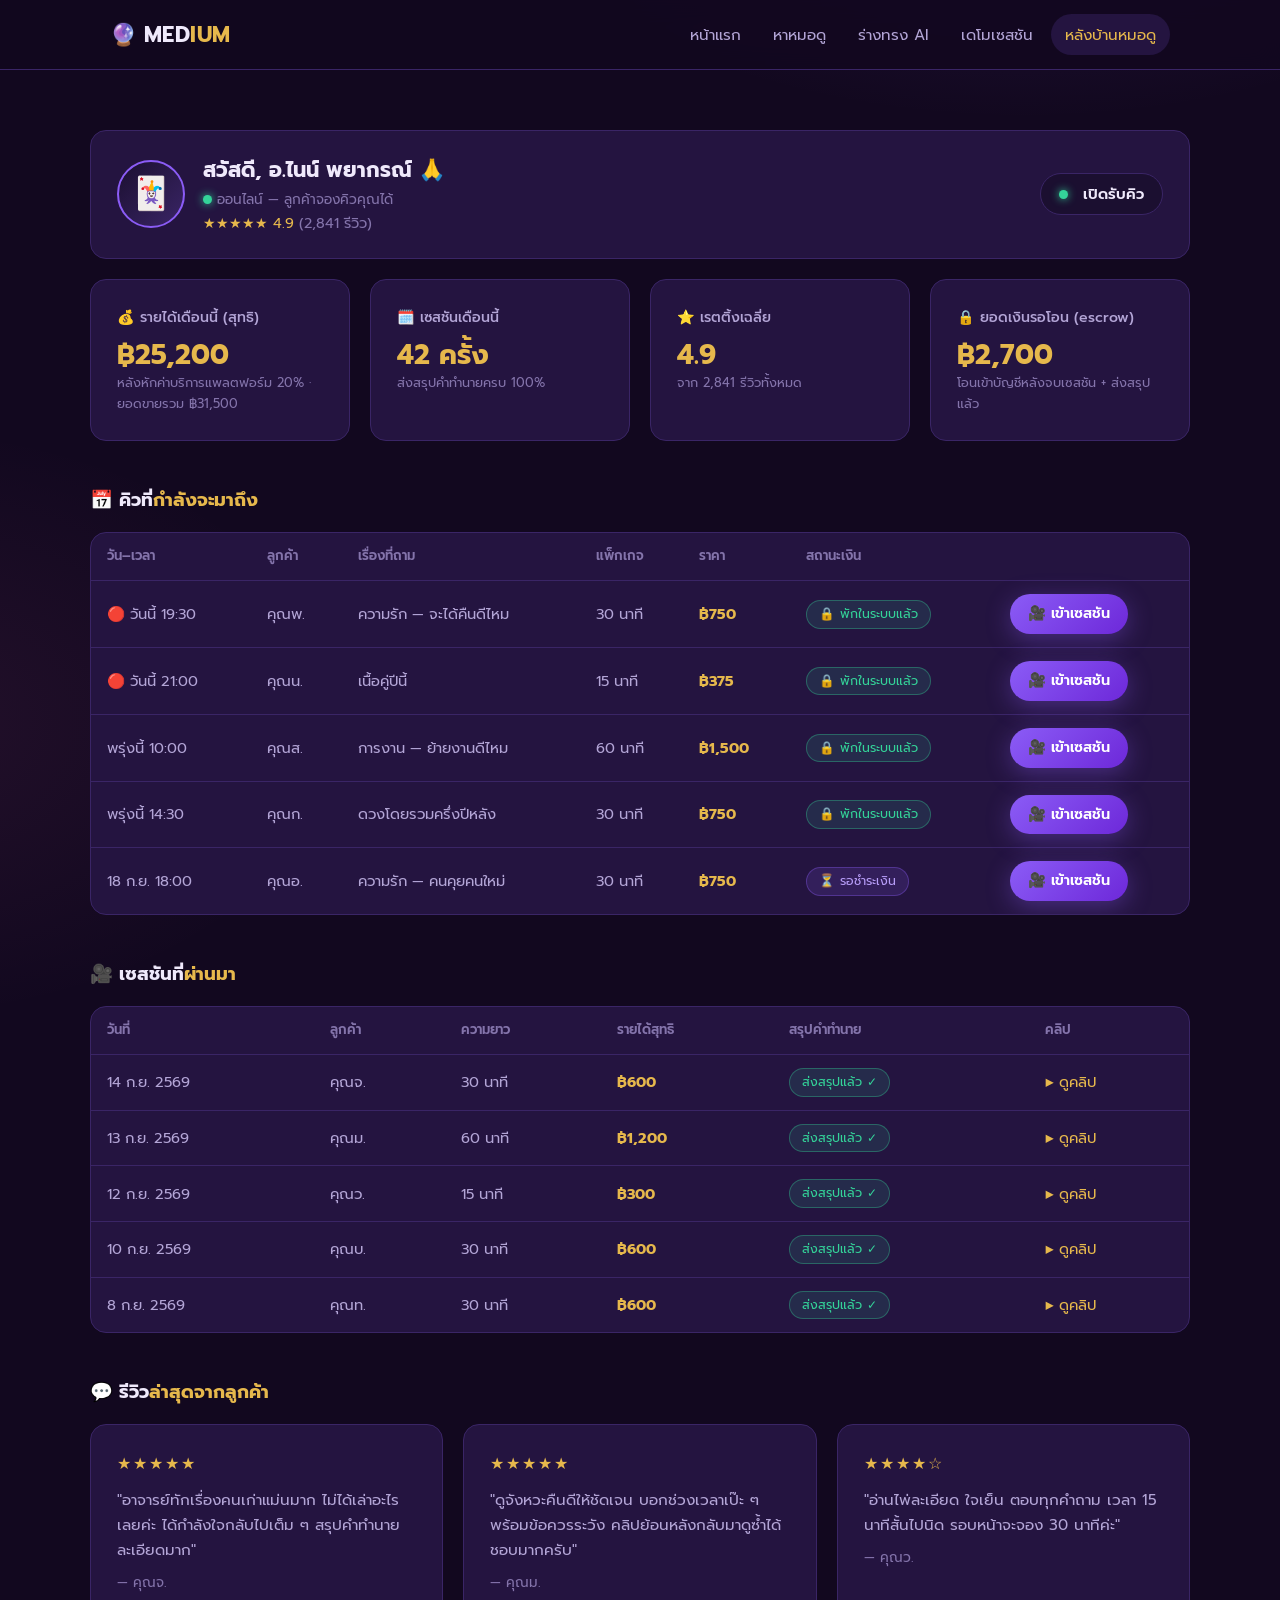
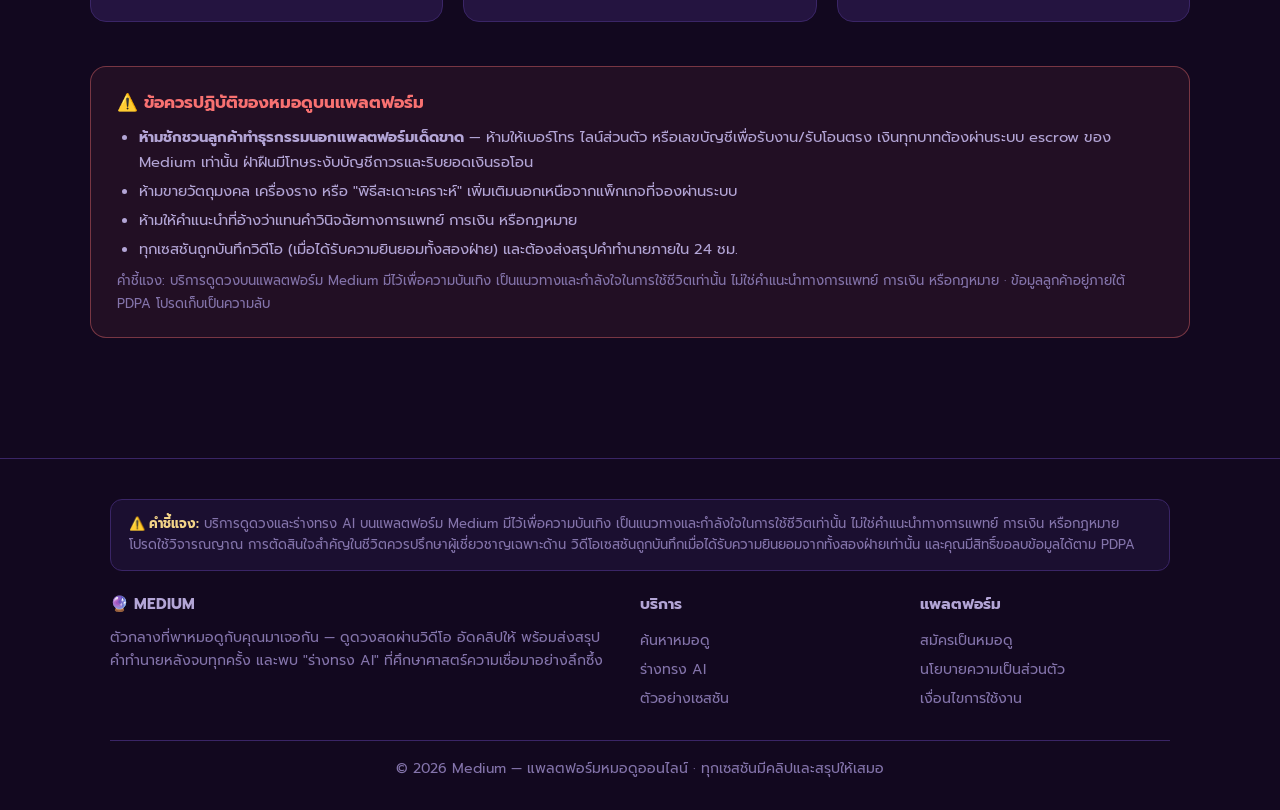
==== dashboard.html @ 3f54d357 "Initial public web deploy: Medium web app + GitHub Pages workflow Static Thai web app (marketplace, " ====
<!doctype html>
<html lang="th">
<head>
  <meta charset="utf-8">
  <meta name="viewport" content="width=device-width, initial-scale=1, viewport-fit=cover">
  <title>หลังบ้านหมอดู — Medium</title>
  <link rel="icon" href="data:image/svg+xml,<svg xmlns=%22http://www.w3.org/2000/svg%22 viewBox=%220 0 100 100%22><text y=%22.9em%22 font-size=%2290%22>🔮</text></svg>">
  <link rel="preconnect" href="https://fonts.googleapis.com">
  <link href="https://fonts.googleapis.com/css2?family=Prompt:wght@300;400;500;600;700&display=swap" rel="stylesheet">
  <link rel="manifest" href="manifest.webmanifest">
  <meta name="theme-color" content="#12081f">
  <link rel="stylesheet" href="assets/css/style.css">
  <style>
    /* สไตล์เฉพาะหน้า dashboard (ไม่แตะ style.css กลาง) */
    .dash-welcome {
      display: flex; align-items: center; gap: 18px; flex-wrap: wrap;
      background: var(--bg-card); border: 1px solid var(--line);
      border-radius: var(--radius); padding: 22px 26px;
    }
    .dash-welcome .avatar { width: 68px; height: 68px; font-size: 2rem; }
    .dash-welcome .who { flex: 1; min-width: 180px; }
    .dash-welcome h2 { font-size: 1.3rem; margin-bottom: 2px; }
    .status-toggle {
      display: inline-flex; align-items: center; gap: 10px;
      border: 1px solid var(--line); border-radius: 999px;
      background: var(--bg-soft); padding: 9px 18px;
      color: var(--text); font-size: .92rem; font-weight: 600; transition: .2s;
    }
    .status-toggle:hover { border-color: var(--purple); }
    .stat-card h3 { font-size: .88rem; color: var(--text-dim); font-weight: 500; }
    .stat-card .num { font-size: 1.7rem; font-weight: 700; color: var(--gold); line-height: 1.3; }
    .stat-card .sub { font-size: .8rem; color: var(--text-faint); }
    .stat-card:hover { transform: none; }
    .table-wrap { overflow-x: auto; border: 1px solid var(--line); border-radius: var(--radius); background: var(--bg-card); }
    .dash-table { width: 100%; border-collapse: collapse; min-width: 680px; font-size: .92rem; }
    .dash-table th {
      text-align: left; padding: 13px 16px; color: var(--text-faint);
      font-weight: 600; font-size: .82rem; border-bottom: 1px solid var(--line);
      white-space: nowrap;
    }
    .dash-table td { padding: 13px 16px; border-bottom: 1px solid var(--line); color: var(--text-dim); vertical-align: middle; }
    .dash-table tr:last-child td { border-bottom: none; }
    .dash-table tr:hover td { background: rgba(139, 92, 246, .06); }
    .badge-ok { background: rgba(52, 211, 153, .12); color: var(--ok); border-color: rgba(52, 211, 153, .35); }
    .review-stars { color: var(--gold); letter-spacing: 2px; }
    .policy-box {
      background: rgba(248, 113, 113, .07); border: 1px solid rgba(248, 113, 113, .4);
      border-radius: var(--radius); padding: 22px 26px; font-size: .92rem;
      color: var(--text-dim); line-height: 1.7;
    }
    .policy-box h3 { color: var(--danger); font-size: 1.05rem; margin-bottom: 8px; }
    .policy-box ul { padding-left: 22px; margin: 8px 0; }
    .policy-box li { margin: 4px 0; }
    .dash-sec-title { font-size: 1.15rem; margin: 44px 0 16px; }
    .dash-sec-title .em { color: var(--gold); }
    @media (max-width: 580px) {
      .dash-welcome { padding: 18px; }
      .dash-welcome .actions { width: 100%; }
    }
  </style>
</head>
<body data-page="dashboard">
  <header class="nav" id="app-nav"></header>

  <section class="section container">

    <!-- 1) แถบต้อนรับ -->
    <div class="dash-welcome" id="welcome-bar"></div>

    <!-- 2) การ์ดสถิติ 4 ใบ -->
    <div class="grid grid-4 mt-2" id="stat-grid"></div>

    <!-- 3) คิวที่กำลังจะมาถึง -->
    <h3 class="dash-sec-title">📅 คิวที่<span class="em">กำลังจะมาถึง</span></h3>
    <div class="table-wrap">
      <table class="dash-table">
        <thead>
          <tr>
            <th>วัน–เวลา</th><th>ลูกค้า</th><th>เรื่องที่ถาม</th>
            <th>แพ็กเกจ</th><th>ราคา</th><th>สถานะเงิน</th><th></th>
          </tr>
        </thead>
        <tbody id="queue-body"></tbody>
      </table>
    </div>

    <!-- 4) เซสชันที่ผ่านมา -->
    <h3 class="dash-sec-title">🎥 เซสชันที่<span class="em">ผ่านมา</span></h3>
    <div class="table-wrap">
      <table class="dash-table">
        <thead>
          <tr>
            <th>วันที่</th><th>ลูกค้า</th><th>ความยาว</th>
            <th>รายได้สุทธิ</th><th>สรุปคำทำนาย</th><th>คลิป</th>
          </tr>
        </thead>
        <tbody id="past-body"></tbody>
      </table>
    </div>

    <!-- 5) รีวิวล่าสุด -->
    <h3 class="dash-sec-title">💬 รีวิว<span class="em">ล่าสุดจากลูกค้า</span></h3>
    <div class="grid grid-3" id="review-grid"></div>

    <!-- 6) กล่องเตือนนโยบาย -->
    <div class="policy-box mt-4">
      <h3>⚠️ ข้อควรปฏิบัติของหมอดูบนแพลตฟอร์ม</h3>
      <ul>
        <li><b>ห้ามชักชวนลูกค้าทำธุรกรรมนอกแพลตฟอร์มเด็ดขาด</b> — ห้ามให้เบอร์โทร ไลน์ส่วนตัว หรือเลขบัญชีเพื่อรับงาน/รับโอนตรง เงินทุกบาทต้องผ่านระบบ escrow ของ Medium เท่านั้น ฝ่าฝืนมีโทษระงับบัญชีถาวรและริบยอดเงินรอโอน</li>
        <li>ห้ามขายวัตถุมงคล เครื่องราง หรือ "พิธีสะเดาะเคราะห์" เพิ่มเติมนอกเหนือจากแพ็กเกจที่จองผ่านระบบ</li>
        <li>ห้ามให้คำแนะนำที่อ้างว่าแทนคำวินิจฉัยทางการแพทย์ การเงิน หรือกฎหมาย</li>
        <li>ทุกเซสชันถูกบันทึกวิดีโอ (เมื่อได้รับความยินยอมทั้งสองฝ่าย) และต้องส่งสรุปคำทำนายภายใน 24 ชม.</li>
      </ul>
      <p style="font-size:.82rem;color:var(--text-faint)">
        คำชี้แจง: บริการดูดวงบนแพลตฟอร์ม Medium มีไว้เพื่อความบันเทิง เป็นแนวทางและกำลังใจในการใช้ชีวิตเท่านั้น
        ไม่ใช่คำแนะนำทางการแพทย์ การเงิน หรือกฎหมาย · ข้อมูลลูกค้าอยู่ภายใต้ PDPA โปรดเก็บเป็นความลับ
      </p>
    </div>

  </section>

  <footer class="footer" id="app-footer"></footer>

  <script src="data/seers.js"></script>
  <script src="assets/js/app.js"></script>
  <script>
    // ---------- หมอดูที่ล็อกอิน (mock: คนแรกใน SEERS) ----------
    const me = window.SEERS[0];
    let isOnline = me.online;

    const FEE = 0.2; // ค่าบริการแพลตฟอร์ม 20%
    const net = (gross) => Math.round(gross * (1 - FEE));
    const baht = (n) => "฿" + n.toLocaleString("th-TH");

    // ---------- ข้อมูล mock ของหน้า dashboard ----------
    // คิวที่กำลังจะมาถึง (gross = นาที × ราคา/นาที ของหมอดู)
    const upcoming = [
      { dt: "วันนี้ 19:30", customer: "คุณพ.", topic: "ความรัก — จะได้คืนดีไหม", minutes: 30, escrow: "พักในระบบแล้ว", soon: true },
      { dt: "วันนี้ 21:00", customer: "คุณน.", topic: "เนื้อคู่ปีนี้", minutes: 15, escrow: "พักในระบบแล้ว", soon: true },
      { dt: "พรุ่งนี้ 10:00", customer: "คุณส.", topic: "การงาน — ย้ายงานดีไหม", minutes: 60, escrow: "พักในระบบแล้ว" },
      { dt: "พรุ่งนี้ 14:30", customer: "คุณก.", topic: "ดวงโดยรวมครึ่งปีหลัง", minutes: 30, escrow: "พักในระบบแล้ว" },
      { dt: "18 ก.ย. 18:00", customer: "คุณอ.", topic: "ความรัก — คนคุยคนใหม่", minutes: 30, escrow: "รอชำระเงิน", pending: true }
    ];

    // เซสชันที่ผ่านมา (grossนาที ให้คำนวณสุทธิหลังหัก 20%)
    const past = [
      { date: "14 ก.ย. 2569", customer: "คุณจ.", minutes: 30 },
      { date: "13 ก.ย. 2569", customer: "คุณม.", minutes: 60 },
      { date: "12 ก.ย. 2569", customer: "คุณว.", minutes: 15 },
      { date: "10 ก.ย. 2569", customer: "คุณบ.", minutes: 30 },
      { date: "8 ก.ย. 2569", customer: "คุณท.", minutes: 30 }
    ];

    const reviews = [
      { stars: 5, name: "คุณจ.", text: "อาจารย์ทักเรื่องคนเก่าแม่นมาก ไม่ได้เล่าอะไรเลยค่ะ ได้กำลังใจกลับไปเต็ม ๆ สรุปคำทำนายละเอียดมาก" },
      { stars: 5, name: "คุณม.", text: "ดูจังหวะคืนดีให้ชัดเจน บอกช่วงเวลาเป๊ะ ๆ พร้อมข้อควรระวัง คลิปย้อนหลังกลับมาดูซ้ำได้ ชอบมากครับ" },
      { stars: 4, name: "คุณว.", text: "อ่านไพ่ละเอียด ใจเย็น ตอบทุกคำถาม เวลา 15 นาทีสั้นไปนิด รอบหน้าจะจอง 30 นาทีค่ะ" }
    ];

    // สถิติเดือนนี้ (mock)
    const monthSessions = 42;
    const monthGross = monthSessions * 30 * me.pricePerMin; // เฉลี่ยเซสชันละ 30 นาที
    const monthNet = net(monthGross);
    const escrowPending = upcoming.filter(q => !q.pending)
      .reduce((sum, q) => sum + net(q.minutes * me.pricePerMin), 0);

    // ---------- 1) แถบต้อนรับ ----------
    const welcomeEl = document.getElementById("welcome-bar");
    function renderWelcome() {
      welcomeEl.innerHTML = `
        <div class="avatar">${me.emoji}</div>
        <div class="who">
          <h2>สวัสดี, ${me.name} 🙏</h2>
          <div class="seer-title">
            ${isOnline ? '<span class="online-dot"></span>ออนไลน์ — ลูกค้าจองคิวคุณได้' : '<span class="offline-dot"></span>ออฟไลน์ — ซ่อนจากหน้าค้นหา'}
          </div>
          <div class="rating">${starText(me.rating)} ${me.rating} <span class="cnt">(${me.reviews.toLocaleString()} รีวิว)</span></div>
        </div>
        <div class="actions">
          <button class="status-toggle" id="online-toggle">
            ${isOnline ? '<span class="online-dot"></span>เปิดรับคิว' : '<span class="offline-dot"></span>ปิดรับคิว'}
          </button>
        </div>`;
      document.getElementById("online-toggle").onclick = () => {
        isOnline = !isOnline;
        renderWelcome();
      };
    }
    renderWelcome();

    // ---------- 2) การ์ดสถิติ ----------
    document.getElementById("stat-grid").innerHTML = `
      <div class="card stat-card">
        <h3>💰 รายได้เดือนนี้ (สุทธิ)</h3>
        <div class="num">${baht(monthNet)}</div>
        <div class="sub">หลังหักค่าบริการแพลตฟอร์ม 20% · ยอดขายรวม ${baht(monthGross)}</div>
      </div>
      <div class="card stat-card">
        <h3>🗓️ เซสชันเดือนนี้</h3>
        <div class="num">${monthSessions} ครั้ง</div>
        <div class="sub">ส่งสรุปคำทำนายครบ 100%</div>
      </div>
      <div class="card stat-card">
        <h3>⭐ เรตติ้งเฉลี่ย</h3>
        <div class="num">${me.rating}</div>
        <div class="sub">จาก ${me.reviews.toLocaleString()} รีวิวทั้งหมด</div>
      </div>
      <div class="card stat-card">
        <h3>🔒 ยอดเงินรอโอน (escrow)</h3>
        <div class="num">${baht(escrowPending)}</div>
        <div class="sub">โอนเข้าบัญชีหลังจบเซสชัน + ส่งสรุปแล้ว</div>
      </div>`;

    // ---------- 3) คิวที่กำลังจะมาถึง ----------
    document.getElementById("queue-body").innerHTML = upcoming.map(q => {
      const price = q.minutes * me.pricePerMin;
      return `
        <tr>
          <td style="white-space:nowrap">${q.soon ? "🔴 " : ""}${q.dt}</td>
          <td>${q.customer}</td>
          <td>${q.topic}</td>
          <td style="white-space:nowrap">${q.minutes} นาที</td>
          <td style="white-space:nowrap"><b class="gold">${baht(price)}</b></td>
          <td style="white-space:nowrap">
            ${q.pending
              ? '<span class="badge">⏳ รอชำระเงิน</span>'
              : '<span class="badge badge-ok">🔒 พักในระบบแล้ว</span>'}
          </td>
          <td>
            <a href="session.html" class="btn btn-purple btn-sm" style="white-space:nowrap">🎥 เข้าเซสชัน</a>
          </td>
        </tr>`;
    }).join("");

    // ---------- 4) เซสชันที่ผ่านมา ----------
    document.getElementById("past-body").innerHTML = past.map(p => `
      <tr>
        <td style="white-space:nowrap">${p.date}</td>
        <td>${p.customer}</td>
        <td style="white-space:nowrap">${p.minutes} นาที</td>
        <td style="white-space:nowrap"><b class="gold">${baht(net(p.minutes * me.pricePerMin))}</b></td>
        <td style="white-space:nowrap"><span class="badge badge-ok">ส่งสรุปแล้ว ✓</span></td>
        <td><a href="session.html" class="gold" style="white-space:nowrap">▶ ดูคลิป</a></td>
      </tr>`).join("");

    // ---------- 5) รีวิวล่าสุด ----------
    document.getElementById("review-grid").innerHTML = reviews.map(r => `
      <div class="card">
        <div class="review-stars">${"★".repeat(r.stars)}${"☆".repeat(5 - r.stars)}</div>
        <p style="margin:10px 0">"${r.text}"</p>
        <div class="seer-title">— ${r.name}</div>
      </div>`).join("");
  </script>
</body>
</html>
---- assets/css/style.css ----
/* ============================================
   MEDIUM — แพลตฟอร์มหมอดู & ร่างทรง AI
   Design System: Mystic Modern (ม่วงเข้ม-ทอง)
   ============================================ */

:root {
  --bg: #12081f;
  --bg-soft: #1b0f30;
  --bg-card: #241440;
  --bg-card-hover: #2d1a4f;
  --line: #3a2566;
  --gold: #e6b84c;
  --gold-soft: #f3d488;
  --purple: #8b5cf6;
  --purple-soft: #b79df8;
  --pink: #f472b6;
  --text: #efe9fb;
  --text-dim: #b3a5d6;
  --text-faint: #8474ab;
  --ok: #34d399;
  --danger: #f87171;
  --radius: 16px;
  --shadow: 0 10px 40px rgba(0, 0, 0, .45);
  --font: 'Prompt', 'Noto Sans Thai', -apple-system, 'Segoe UI', sans-serif;
}

* { box-sizing: border-box; margin: 0; padding: 0; }

html { scroll-behavior: smooth; }

body {
  font-family: var(--font);
  background:
    radial-gradient(1000px 600px at 80% -10%, rgba(139, 92, 246, .18), transparent 60%),
    radial-gradient(800px 500px at -10% 30%, rgba(244, 114, 182, .08), transparent 60%),
    var(--bg);
  color: var(--text);
  min-height: 100vh;
  line-height: 1.65;
}

img { max-width: 100%; }
a { color: inherit; text-decoration: none; }
button { font-family: inherit; cursor: pointer; }
[hidden] { display: none !important; }

.container { max-width: 1100px; margin: 0 auto; padding: 0 20px; }

/* ---------- Navbar ---------- */
.nav {
  position: sticky; top: 0; z-index: 50;
  background: rgba(18, 8, 31, .85);
  backdrop-filter: blur(12px);
  border-bottom: 1px solid var(--line);
}
.nav-inner {
  max-width: 1100px; margin: 0 auto; padding: 14px 20px;
  display: flex; align-items: center; gap: 24px; flex-wrap: wrap;
}
.brand { font-size: 1.35rem; font-weight: 700; letter-spacing: .5px; }
.brand .orb { margin-right: 6px; }
.brand em { font-style: normal; color: var(--gold); }
.nav-links { display: flex; gap: 4px; margin-left: auto; flex-wrap: wrap; }
.nav-links a {
  padding: 8px 14px; border-radius: 999px;
  color: var(--text-dim); font-size: .95rem; transition: .2s;
}
.nav-links a:hover { color: var(--text); background: var(--bg-card); }
.nav-links a.active { color: var(--gold); background: var(--bg-card); }

/* ---------- Buttons ---------- */
.btn {
  display: inline-flex; align-items: center; justify-content: center; gap: 8px;
  padding: 12px 26px; border-radius: 999px; border: none;
  font-size: 1rem; font-weight: 600; transition: .2s;
}
.btn-gold {
  background: linear-gradient(135deg, var(--gold), #c99a2e);
  color: #241400;
  box-shadow: 0 6px 24px rgba(230, 184, 76, .35);
}
.btn-gold:hover { transform: translateY(-2px); box-shadow: 0 10px 30px rgba(230, 184, 76, .45); }
.btn-purple {
  background: linear-gradient(135deg, var(--purple), #6d28d9);
  color: #fff;
  box-shadow: 0 6px 24px rgba(139, 92, 246, .35);
}
.btn-purple:hover { transform: translateY(-2px); }
.btn-ghost {
  background: transparent; color: var(--text-dim);
  border: 1px solid var(--line);
}
.btn-ghost:hover { color: var(--text); border-color: var(--purple); }
.btn-danger { background: var(--danger); color: #fff; }
.btn-sm { padding: 8px 18px; font-size: .9rem; }
.btn:disabled { opacity: .5; cursor: not-allowed; transform: none; }

/* ---------- Hero ---------- */
.hero { padding: 90px 0 70px; text-align: center; position: relative; }
.hero h1 {
  font-size: clamp(2rem, 5vw, 3.4rem);
  font-weight: 700; line-height: 1.25; margin-bottom: 18px;
}
.hero h1 .grad {
  background: linear-gradient(90deg, var(--gold-soft), var(--pink), var(--purple-soft));
  -webkit-background-clip: text; background-clip: text; color: transparent;
}
.hero p.sub {
  font-size: 1.15rem; color: var(--text-dim);
  max-width: 640px; margin: 0 auto 34px;
}
.hero-cta { display: flex; gap: 14px; justify-content: center; flex-wrap: wrap; }
.hero-stats {
  display: flex; gap: 40px; justify-content: center; margin-top: 54px; flex-wrap: wrap;
}
.hero-stats .stat b { display: block; font-size: 1.6rem; color: var(--gold); }
.hero-stats .stat span { color: var(--text-faint); font-size: .9rem; }

/* ---------- Sections ---------- */
.section { padding: 60px 0; }
.section-head { text-align: center; margin-bottom: 40px; }
.section-head h2 { font-size: clamp(1.5rem, 3vw, 2.1rem); margin-bottom: 10px; }
.section-head h2 .em { color: var(--gold); }
.section-head p { color: var(--text-dim); max-width: 560px; margin: 0 auto; }

.grid { display: grid; gap: 20px; }
.grid-2 { grid-template-columns: repeat(2, 1fr); }
.grid-3 { grid-template-columns: repeat(3, 1fr); }
.grid-4 { grid-template-columns: repeat(4, 1fr); }

/* ---------- Cards ---------- */
.card {
  background: var(--bg-card);
  border: 1px solid var(--line);
  border-radius: var(--radius);
  padding: 26px;
  transition: .25s;
}
.card:hover { border-color: var(--purple); transform: translateY(-3px); }
.card .icon { font-size: 2rem; margin-bottom: 12px; display: block; }
.card h3 { margin-bottom: 8px; font-size: 1.1rem; }
.card p { color: var(--text-dim); font-size: .95rem; }

.step-num {
  width: 38px; height: 38px; border-radius: 50%;
  background: linear-gradient(135deg, var(--purple), var(--pink));
  display: flex; align-items: center; justify-content: center;
  font-weight: 700; margin-bottom: 14px;
}

/* ---------- Seer Cards ---------- */
.seer-card {
  background: var(--bg-card); border: 1px solid var(--line);
  border-radius: var(--radius); padding: 22px;
  display: flex; flex-direction: column; gap: 10px; transition: .25s;
}
.seer-card:hover { border-color: var(--gold); transform: translateY(-3px); box-shadow: var(--shadow); }
.seer-top { display: flex; gap: 14px; align-items: center; }
.avatar {
  width: 58px; height: 58px; border-radius: 50%; flex-shrink: 0;
  display: flex; align-items: center; justify-content: center;
  font-size: 1.7rem;
  background: linear-gradient(135deg, var(--bg-soft), var(--line));
  border: 2px solid var(--purple);
}
.seer-name { font-weight: 700; }
.seer-title { color: var(--text-faint); font-size: .85rem; }
.badge {
  display: inline-block; padding: 3px 12px; border-radius: 999px;
  font-size: .78rem; background: rgba(139, 92, 246, .15);
  color: var(--purple-soft); border: 1px solid rgba(139, 92, 246, .35);
}
.badge-gold { background: rgba(230, 184, 76, .12); color: var(--gold-soft); border-color: rgba(230, 184, 76, .35); }
.online-dot { width: 9px; height: 9px; border-radius: 50%; background: var(--ok); display: inline-block; margin-right: 5px; box-shadow: 0 0 8px var(--ok); }
.offline-dot { width: 9px; height: 9px; border-radius: 50%; background: var(--text-faint); display: inline-block; margin-right: 5px; }
.rating { color: var(--gold); font-size: .9rem; }
.rating .cnt { color: var(--text-faint); }
.seer-tags { display: flex; gap: 6px; flex-wrap: wrap; }
.seer-foot { display: flex; align-items: center; justify-content: space-between; margin-top: auto; padding-top: 10px; border-top: 1px dashed var(--line); }
.price b { color: var(--gold); font-size: 1.15rem; }
.price span { color: var(--text-faint); font-size: .8rem; }

/* ---------- Filters ---------- */
.filter-bar { display: flex; gap: 10px; flex-wrap: wrap; margin-bottom: 28px; align-items: center; }
.chip {
  padding: 8px 18px; border-radius: 999px; border: 1px solid var(--line);
  background: transparent; color: var(--text-dim); font-size: .9rem; transition: .2s;
}
.chip:hover { border-color: var(--purple); color: var(--text); }
.chip.active { background: var(--purple); border-color: var(--purple); color: #fff; }
.search-input {
  flex: 1; min-width: 200px;
  padding: 10px 18px; border-radius: 999px;
  border: 1px solid var(--line); background: var(--bg-card);
  color: var(--text); font-family: inherit; font-size: .95rem; outline: none;
}
.search-input:focus { border-color: var(--purple); }
.search-input::placeholder { color: var(--text-faint); }

/* ---------- Modal ---------- */
.modal-backdrop {
  position: fixed; inset: 0; z-index: 100;
  background: rgba(8, 3, 16, .8); backdrop-filter: blur(6px);
  display: flex; align-items: center; justify-content: center; padding: 20px;
}
.modal {
  background: var(--bg-soft); border: 1px solid var(--line);
  border-radius: 20px; padding: 30px; width: 100%; max-width: 520px;
  max-height: 88vh; overflow-y: auto; box-shadow: var(--shadow);
}
.modal h3 { margin-bottom: 4px; }
.modal .close-x {
  float: right; background: none; border: none; color: var(--text-faint);
  font-size: 1.4rem; line-height: 1;
}
.form-group { margin: 16px 0; }
.form-group label { display: block; font-size: .9rem; color: var(--text-dim); margin-bottom: 8px; }
.form-group input, .form-group select, .form-group textarea {
  width: 100%; padding: 11px 14px; border-radius: 12px;
  border: 1px solid var(--line); background: var(--bg-card);
  color: var(--text); font-family: inherit; font-size: .95rem; outline: none;
}
.form-group input:focus, .form-group select:focus { border-color: var(--purple); }
.pkg-row { display: grid; grid-template-columns: repeat(3, 1fr); gap: 10px; }
.pkg {
  border: 1px solid var(--line); border-radius: 12px; padding: 12px;
  text-align: center; background: var(--bg-card); transition: .2s; color: var(--text);
}
.pkg b { display: block; color: var(--gold); }
.pkg small { color: var(--text-faint); }
.pkg.active { border-color: var(--gold); background: rgba(230, 184, 76, .08); }
.summary-box {
  background: var(--bg-card); border: 1px dashed var(--gold);
  border-radius: 12px; padding: 16px; margin: 16px 0; font-size: .95rem;
}
.summary-box .row { display: flex; justify-content: space-between; padding: 3px 0; color: var(--text-dim); }
.summary-box .row.total { border-top: 1px solid var(--line); margin-top: 8px; padding-top: 10px; color: var(--text); font-weight: 700; }
.summary-box .row.total b { color: var(--gold); }

/* ---------- Session (video call) ---------- */
.call-stage {
  position: relative; border-radius: 20px; overflow: hidden;
  background: radial-gradient(600px 400px at 50% 30%, #2d1a4f, #150a26);
  border: 1px solid var(--line);
  min-height: 420px;
  display: flex; align-items: center; justify-content: center; flex-direction: column;
}
.call-avatar {
  width: 120px; height: 120px; border-radius: 50%;
  display: flex; align-items: center; justify-content: center; font-size: 3.4rem;
  background: linear-gradient(135deg, var(--bg-card), var(--line));
  border: 3px solid var(--gold);
  box-shadow: 0 0 60px rgba(230, 184, 76, .3);
  animation: breathe 3s ease-in-out infinite;
}
@keyframes breathe { 0%, 100% { transform: scale(1); } 50% { transform: scale(1.04); } }
.rec-pill {
  position: absolute; top: 16px; left: 16px;
  display: flex; align-items: center; gap: 8px;
  background: rgba(0, 0, 0, .55); padding: 7px 16px; border-radius: 999px;
  font-size: .85rem; font-weight: 600;
}
.rec-dot { width: 10px; height: 10px; border-radius: 50%; background: var(--danger); animation: blink 1.1s infinite; }
@keyframes blink { 0%, 100% { opacity: 1; } 50% { opacity: .25; } }
.call-timer { position: absolute; top: 16px; right: 16px; background: rgba(0, 0, 0, .55); padding: 7px 16px; border-radius: 999px; font-variant-numeric: tabular-nums; font-size: .9rem; }
.self-cam {
  position: absolute; bottom: 16px; right: 16px;
  width: 110px; height: 78px; border-radius: 12px;
  background: linear-gradient(135deg, #1f1235, #0d0619);
  border: 1px solid var(--line);
  display: flex; align-items: center; justify-content: center;
  color: var(--text-faint); font-size: .75rem;
}
.call-controls { display: flex; gap: 12px; justify-content: center; margin-top: 22px; flex-wrap: wrap; }
.ctrl-btn {
  width: 52px; height: 52px; border-radius: 50%; border: 1px solid var(--line);
  background: var(--bg-card); color: var(--text); font-size: 1.2rem; transition: .2s;
}
.ctrl-btn:hover { background: var(--bg-card-hover); }
.ctrl-btn.end { background: var(--danger); border-color: var(--danger); width: auto; padding: 0 26px; border-radius: 999px; font-weight: 700; font-size: 1rem; }

/* chat panel in session */
.chat-panel {
  background: var(--bg-card); border: 1px solid var(--line);
  border-radius: var(--radius); display: flex; flex-direction: column;
  height: 420px;
}
.chat-head { padding: 14px 18px; border-bottom: 1px solid var(--line); font-weight: 600; font-size: .95rem; }
.chat-body { flex: 1; overflow-y: auto; padding: 16px; display: flex; flex-direction: column; gap: 10px; }
.chat-input-row { display: flex; gap: 8px; padding: 12px; border-top: 1px solid var(--line); }
.chat-input-row input {
  flex: 1; padding: 10px 16px; border-radius: 999px;
  border: 1px solid var(--line); background: var(--bg-soft);
  color: var(--text); font-family: inherit; outline: none;
}
.msg { max-width: 80%; padding: 10px 16px; border-radius: 16px; font-size: .93rem; line-height: 1.55; white-space: pre-line; }
.msg.me { align-self: flex-end; background: var(--purple); color: #fff; border-bottom-right-radius: 4px; }
.msg.them { align-self: flex-start; background: var(--bg-soft); border: 1px solid var(--line); border-bottom-left-radius: 4px; }
.msg.sys { align-self: center; background: none; color: var(--text-faint); font-size: .8rem; }

/* summary report */
.report {
  background: var(--bg-card); border: 1px solid var(--gold);
  border-radius: 20px; padding: 30px;
  box-shadow: 0 0 50px rgba(230, 184, 76, .12);
}
.report h3 { color: var(--gold); margin-bottom: 4px; }
.report .meta { color: var(--text-faint); font-size: .85rem; margin-bottom: 18px; }
.report-sec { margin: 16px 0; }
.report-sec h4 { font-size: .95rem; color: var(--purple-soft); margin-bottom: 6px; }
.report-sec ul { padding-left: 22px; color: var(--text-dim); font-size: .95rem; }
.report-sec li { margin: 4px 0; }
.video-card {
  display: flex; gap: 16px; align-items: center;
  background: var(--bg-soft); border: 1px solid var(--line);
  border-radius: 14px; padding: 14px 18px; margin-top: 18px;
}
.video-thumb {
  width: 96px; height: 60px; border-radius: 10px; flex-shrink: 0;
  background: linear-gradient(135deg, #2d1a4f, #150a26);
  display: flex; align-items: center; justify-content: center; font-size: 1.4rem;
  border: 1px solid var(--line);
}

/* ---------- Medium (ร่างทรง) ---------- */
.persona-card {
  background: var(--bg-card); border: 1px solid var(--line);
  border-radius: 20px; padding: 28px; text-align: center;
  transition: .25s; display: flex; flex-direction: column; gap: 10px;
}
.persona-card:hover { border-color: var(--gold); transform: translateY(-4px); box-shadow: 0 0 44px rgba(230, 184, 76, .15); }
.persona-emoji {
  font-size: 3rem; width: 90px; height: 90px; margin: 0 auto;
  display: flex; align-items: center; justify-content: center;
  border-radius: 50%;
  background: radial-gradient(circle, rgba(139, 92, 246, .25), transparent 70%);
  border: 2px solid var(--purple);
}
.persona-card h3 { font-size: 1.15rem; }
.persona-card .domain { color: var(--gold); font-size: .9rem; }
.persona-card .tagline { color: var(--text-dim); font-size: .88rem; flex: 1; }

/* trance opening ritual */
.trance {
  position: fixed; inset: 0; z-index: 200;
  background: radial-gradient(700px 500px at 50% 40%, #2d1a4f, #08030f);
  display: flex; flex-direction: column; align-items: center; justify-content: center;
  gap: 22px; text-align: center; padding: 20px;
}
.trance .orb-big {
  font-size: 4.5rem;
  animation: orbfloat 2.2s ease-in-out infinite;
  filter: drop-shadow(0 0 30px rgba(230, 184, 76, .6));
}
@keyframes orbfloat { 0%, 100% { transform: translateY(0) scale(1); } 50% { transform: translateY(-14px) scale(1.06); } }
.trance p { color: var(--gold-soft); font-size: 1.15rem; letter-spacing: 1px; animation: fadepulse 1.6s infinite; }
@keyframes fadepulse { 0%, 100% { opacity: .5; } 50% { opacity: 1; } }

.medium-layout { display: grid; grid-template-columns: 1.6fr 1fr; gap: 20px; align-items: start; }
.medium-chat { height: 560px; }
.knowledge-panel {
  background: var(--bg-card); border: 1px solid var(--line);
  border-radius: var(--radius); padding: 22px;
  max-height: 560px; overflow-y: auto;
}
.knowledge-panel h4 { color: var(--gold); margin: 14px 0 6px; font-size: .95rem; }
.knowledge-panel h4:first-child { margin-top: 0; }
.knowledge-panel ul { padding-left: 20px; color: var(--text-dim); font-size: .9rem; }
.knowledge-panel li { margin: 3px 0; }
.knowledge-panel p { color: var(--text-dim); font-size: .9rem; }
.mantra-box {
  background: rgba(230, 184, 76, .08); border: 1px dashed var(--gold);
  border-radius: 10px; padding: 12px; font-size: .9rem; color: var(--gold-soft);
  margin: 6px 0;
}
.typing { display: inline-flex; gap: 4px; padding: 4px 2px; }
.typing i { width: 7px; height: 7px; border-radius: 50%; background: var(--text-faint); animation: tp 1s infinite; }
.typing i:nth-child(2) { animation-delay: .15s; }
.typing i:nth-child(3) { animation-delay: .3s; }
@keyframes tp { 0%, 100% { opacity: .25; transform: translateY(0); } 50% { opacity: 1; transform: translateY(-4px); } }

.quick-chips { display: flex; gap: 8px; flex-wrap: wrap; padding: 0 12px 10px; }
.quick-chips .chip { font-size: .8rem; padding: 5px 13px; }

/* ---------- Consent box ---------- */
.consent-card {
  max-width: 620px; margin: 0 auto;
  background: var(--bg-card); border: 1px solid var(--line);
  border-radius: 20px; padding: 34px;
}
.consent-card h2 { margin-bottom: 8px; }
.consent-list { margin: 18px 0; display: flex; flex-direction: column; gap: 12px; }
.consent-item {
  display: flex; gap: 12px; align-items: flex-start;
  background: var(--bg-soft); border-radius: 12px; padding: 14px;
  font-size: .93rem; color: var(--text-dim);
}
.consent-item .ci { font-size: 1.2rem; }
.check-row { display: flex; gap: 10px; align-items: flex-start; margin: 16px 0; font-size: .93rem; color: var(--text-dim); }
.check-row input { margin-top: 4px; accent-color: var(--gold); width: 17px; height: 17px; }

/* ---------- Footer ---------- */
.footer {
  border-top: 1px solid var(--line); margin-top: 60px;
  padding: 40px 0 30px; color: var(--text-faint); font-size: .88rem;
}
.footer-grid { display: grid; grid-template-columns: 2fr 1fr 1fr; gap: 30px; margin-bottom: 26px; }
.footer h4 { color: var(--text-dim); margin-bottom: 10px; font-size: .95rem; }
.footer a { display: block; padding: 3px 0; }
.footer a:hover { color: var(--gold); }
.disclaimer {
  background: var(--bg-soft); border: 1px solid var(--line);
  border-radius: 12px; padding: 14px 18px; margin-bottom: 20px;
  font-size: .82rem; line-height: 1.6;
}
.disclaimer b { color: var(--gold-soft); }
.copyright { text-align: center; padding-top: 16px; border-top: 1px solid var(--line); }

/* ---------- Utilities ---------- */
.tc { text-align: center; }
.mt-1 { margin-top: 10px; } .mt-2 { margin-top: 20px; } .mt-3 { margin-top: 30px; } .mt-4 { margin-top: 44px; }
.mb-2 { margin-bottom: 20px; }
.muted { color: var(--text-dim); }
.gold { color: var(--gold); }
.hide { display: none !important; }

/* ---------- Responsive ---------- */
@media (max-width: 900px) {
  .grid-4 { grid-template-columns: repeat(2, 1fr); }
  .grid-3 { grid-template-columns: repeat(2, 1fr); }
  .medium-layout { grid-template-columns: 1fr; }
  .footer-grid { grid-template-columns: 1fr 1fr; }
}
@media (max-width: 580px) {
  .grid-2, .grid-3, .grid-4 { grid-template-columns: 1fr; }
  .hero { padding: 60px 0 40px; }
  .hero-stats { gap: 22px; }
  .nav-inner { gap: 10px; }
  .nav-links { margin-left: 0; width: 100%; justify-content: flex-start; }
  .nav-links a { padding: 6px 10px; font-size: .88rem; }
  .footer-grid { grid-template-columns: 1fr; }
  .pkg-row { grid-template-columns: 1fr; }
  .medium-chat { height: 480px; }
}
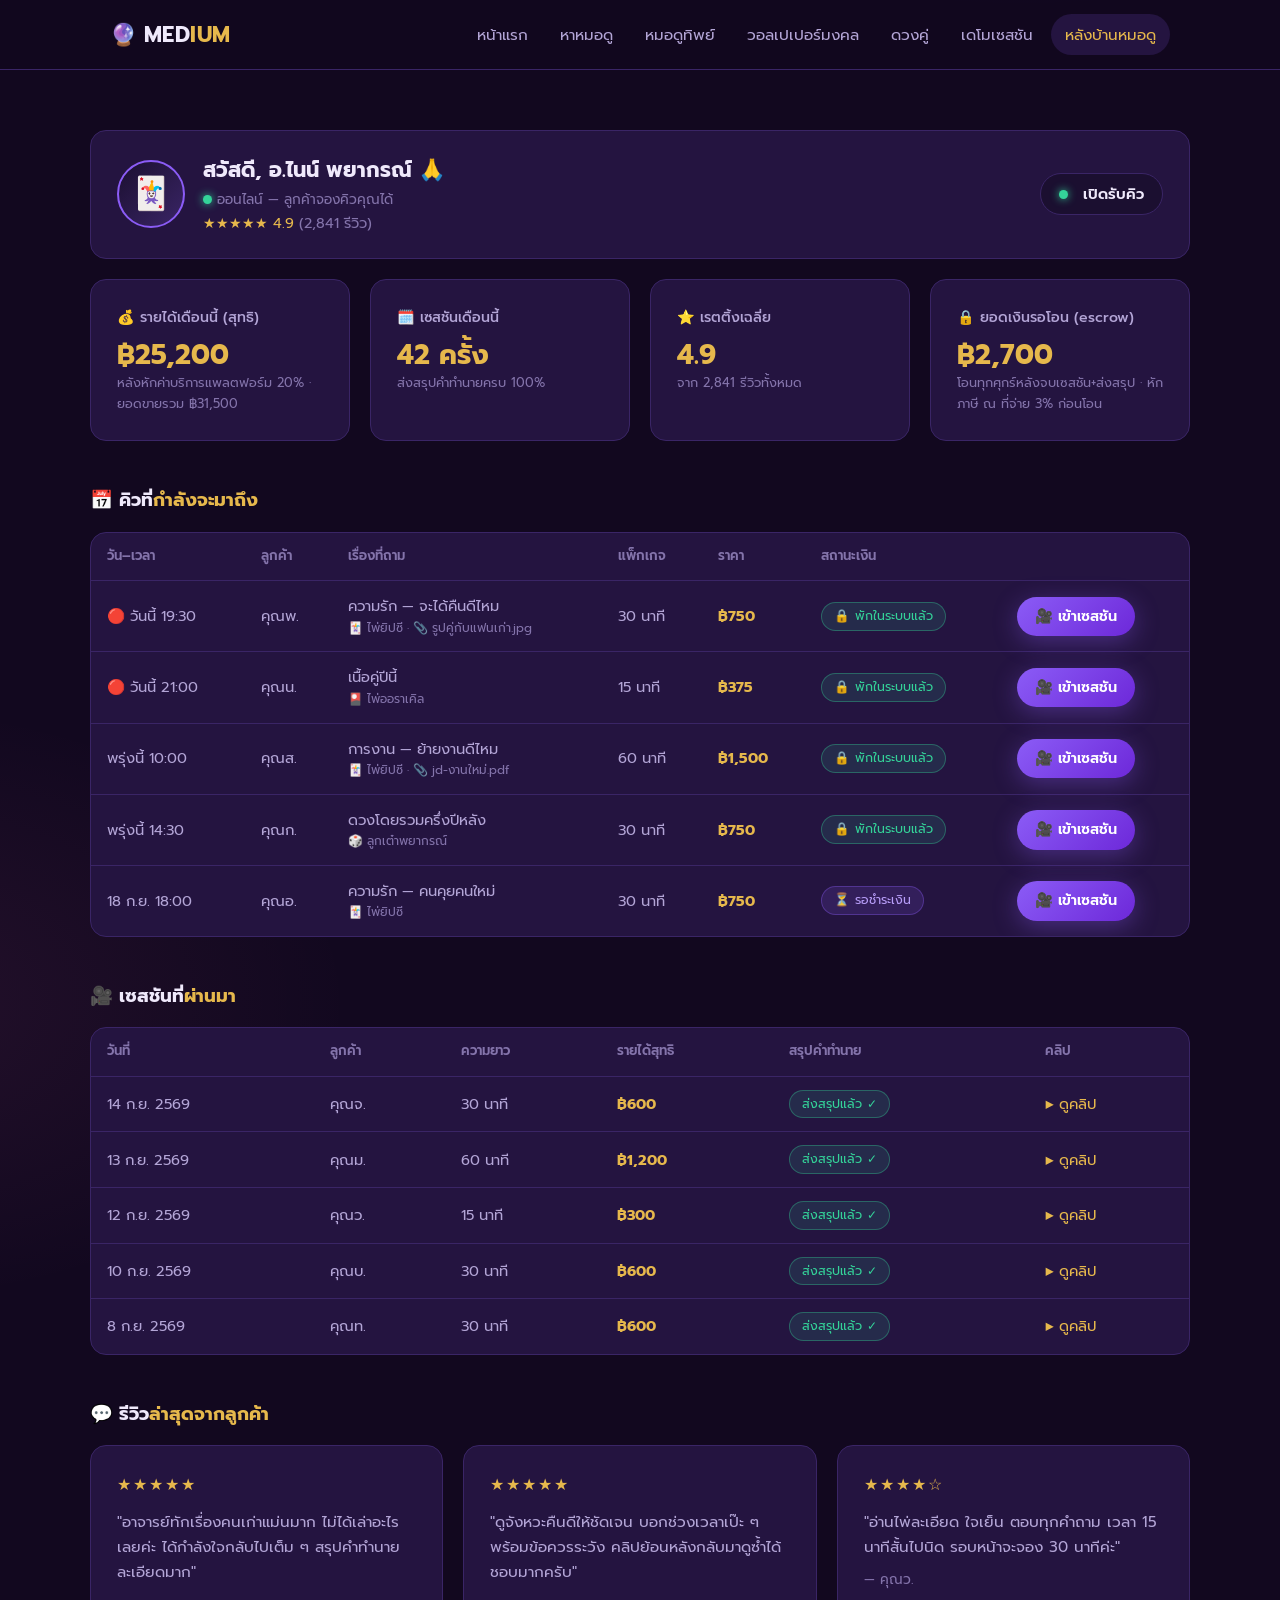
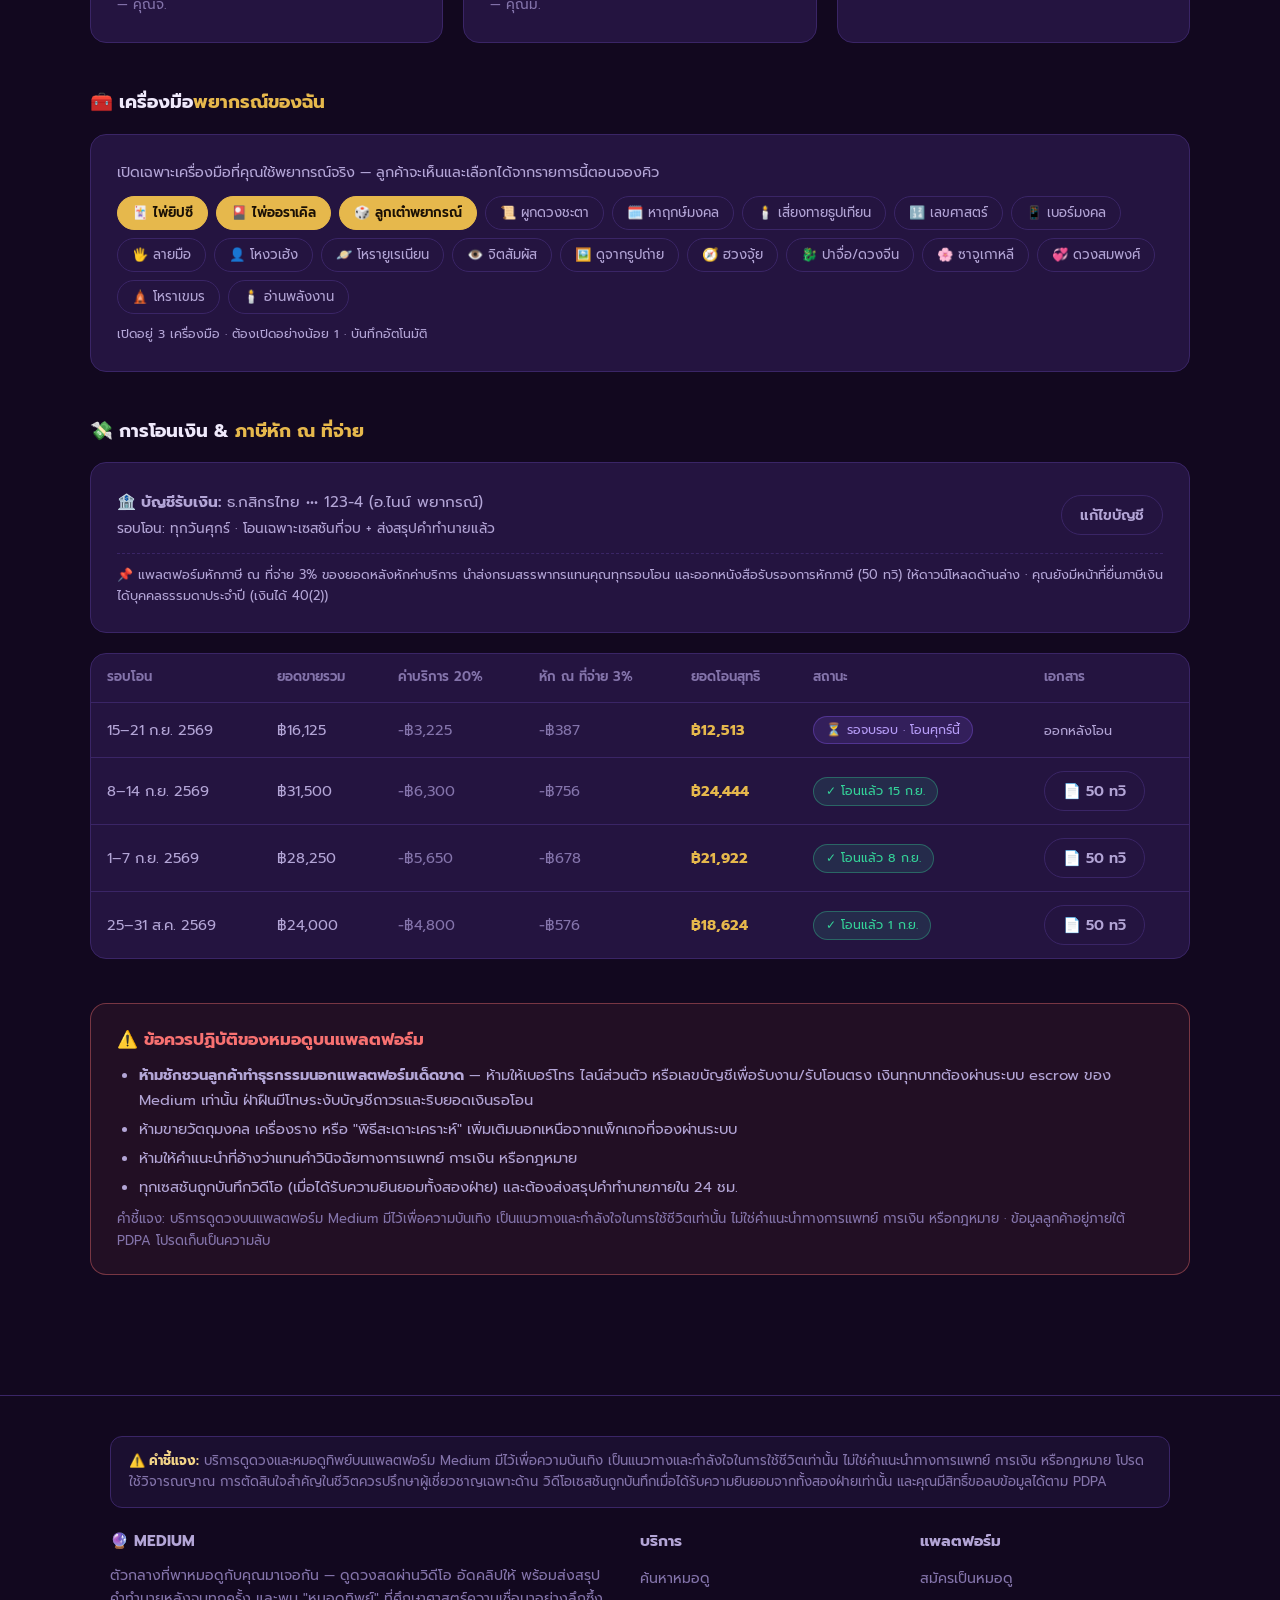
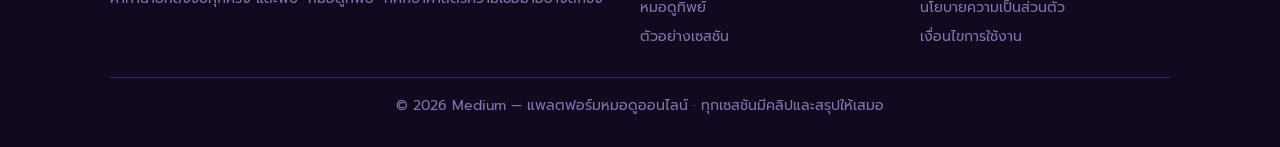
==== commit 03fc5f1e: "เครื่องมือพยากรณ์ + แนบไฟล์ + ชำระเงินเดโม + รอบโอนเงินหัก ณ ที่จ่าย Co-Authored-By: Claude Fable 5 " ====
--- a/dashboard.html
+++ b/dashboard.html
@@ -102,6 +102,25 @@
     <h3 class="dash-sec-title">💬 รีวิว<span class="em">ล่าสุดจากลูกค้า</span></h3>
     <div class="grid grid-3" id="review-grid"></div>
 
+    <!-- 5.5) เครื่องมือพยากรณ์ของฉัน -->
+    <h3 class="dash-sec-title">🧰 เครื่องมือ<span class="em">พยากรณ์ของฉัน</span></h3>
+    <div class="card" id="tools-card"></div>
+
+    <!-- 5.6) การโอนเงิน & ภาษีหัก ณ ที่จ่าย -->
+    <h3 class="dash-sec-title">💸 การโอนเงิน & <span class="em">ภาษีหัก ณ ที่จ่าย</span></h3>
+    <div class="card" id="payout-account"></div>
+    <div class="table-wrap mt-2">
+      <table class="dash-table">
+        <thead>
+          <tr>
+            <th>รอบโอน</th><th>ยอดขายรวม</th><th>ค่าบริการ 20%</th>
+            <th>หัก ณ ที่จ่าย 3%</th><th>ยอดโอนสุทธิ</th><th>สถานะ</th><th>เอกสาร</th>
+          </tr>
+        </thead>
+        <tbody id="payout-body"></tbody>
+      </table>
+    </div>
+
     <!-- 6) กล่องเตือนนโยบาย -->
     <div class="policy-box mt-4">
       <h3>⚠️ ข้อควรปฏิบัติของหมอดูบนแพลตฟอร์ม</h3>
@@ -135,11 +154,11 @@
     // ---------- ข้อมูล mock ของหน้า dashboard ----------
     // คิวที่กำลังจะมาถึง (gross = นาที × ราคา/นาที ของหมอดู)
     const upcoming = [
-      { dt: "วันนี้ 19:30", customer: "คุณพ.", topic: "ความรัก — จะได้คืนดีไหม", minutes: 30, escrow: "พักในระบบแล้ว", soon: true },
-      { dt: "วันนี้ 21:00", customer: "คุณน.", topic: "เนื้อคู่ปีนี้", minutes: 15, escrow: "พักในระบบแล้ว", soon: true },
-      { dt: "พรุ่งนี้ 10:00", customer: "คุณส.", topic: "การงาน — ย้ายงานดีไหม", minutes: 60, escrow: "พักในระบบแล้ว" },
-      { dt: "พรุ่งนี้ 14:30", customer: "คุณก.", topic: "ดวงโดยรวมครึ่งปีหลัง", minutes: 30, escrow: "พักในระบบแล้ว" },
-      { dt: "18 ก.ย. 18:00", customer: "คุณอ.", topic: "ความรัก — คนคุยคนใหม่", minutes: 30, escrow: "รอชำระเงิน", pending: true }
+      { dt: "วันนี้ 19:30", customer: "คุณพ.", topic: "ความรัก — จะได้คืนดีไหม", tool: "🃏 ไพ่ยิปซี", files: ["รูปคู่กับแฟนเก่า.jpg"], minutes: 30, escrow: "พักในระบบแล้ว", soon: true },
+      { dt: "วันนี้ 21:00", customer: "คุณน.", topic: "เนื้อคู่ปีนี้", tool: "🎴 ไพ่ออราเคิล", minutes: 15, escrow: "พักในระบบแล้ว", soon: true },
+      { dt: "พรุ่งนี้ 10:00", customer: "คุณส.", topic: "การงาน — ย้ายงานดีไหม", tool: "🃏 ไพ่ยิปซี", files: ["jd-งานใหม่.pdf"], minutes: 60, escrow: "พักในระบบแล้ว" },
+      { dt: "พรุ่งนี้ 14:30", customer: "คุณก.", topic: "ดวงโดยรวมครึ่งปีหลัง", tool: "🎲 ลูกเต๋าพยากรณ์", minutes: 30, escrow: "พักในระบบแล้ว" },
+      { dt: "18 ก.ย. 18:00", customer: "คุณอ.", topic: "ความรัก — คนคุยคนใหม่", tool: "🃏 ไพ่ยิปซี", minutes: 30, escrow: "รอชำระเงิน", pending: true }
     ];
 
     // เซสชันที่ผ่านมา (grossนาที ให้คำนวณสุทธิหลังหัก 20%)
@@ -208,7 +227,7 @@
       <div class="card stat-card">
         <h3>🔒 ยอดเงินรอโอน (escrow)</h3>
         <div class="num">${baht(escrowPending)}</div>
-        <div class="sub">โอนเข้าบัญชีหลังจบเซสชัน + ส่งสรุปแล้ว</div>
+        <div class="sub">โอนทุกศุกร์หลังจบเซสชัน+ส่งสรุป · หักภาษี ณ ที่จ่าย 3% ก่อนโอน</div>
       </div>`;
 
     // ---------- 3) คิวที่กำลังจะมาถึง ----------
@@ -218,7 +237,9 @@
         <tr>
           <td style="white-space:nowrap">${q.soon ? "🔴 " : ""}${q.dt}</td>
           <td>${q.customer}</td>
-          <td>${q.topic}</td>
+          <td>${q.topic}
+            <div style="font-size:.75rem;color:var(--text-faint)">${q.tool || ""}${q.files ? ` · 📎 ${q.files.join(", ")}` : ""}</div>
+          </td>
           <td style="white-space:nowrap">${q.minutes} นาที</td>
           <td style="white-space:nowrap"><b class="gold">${baht(price)}</b></td>
           <td style="white-space:nowrap">
@@ -250,6 +271,106 @@
         <p style="margin:10px 0">"${r.text}"</p>
         <div class="seer-title">— ${r.name}</div>
       </div>`).join("");
+
+    // ---------- 5.5) เครื่องมือพยากรณ์ของฉัน ----------
+    // หมอดูเลือกเครื่องมือที่ใช้จริง — ลูกค้าจะเลือกได้เฉพาะจากรายการนี้ตอนจองคิว
+    const ALL_TOOLS = [
+      "🃏 ไพ่ยิปซี", "🎴 ไพ่ออราเคิล", "🎲 ลูกเต๋าพยากรณ์", "📜 ผูกดวงชะตา",
+      "🗓️ หาฤกษ์มงคล", "🕯️ เสี่ยงทายธูปเทียน", "🔢 เลขศาสตร์", "📱 เบอร์มงคล",
+      "🖐️ ลายมือ", "👤 โหงวเฮ้ง", "🪐 โหรายูเรเนียน", "👁️ จิตสัมผัส",
+      "🖼️ ดูจากรูปถ่าย", "🧭 ฮวงจุ้ย", "🐉 ปาจื่อ/ดวงจีน", "🌸 ซาจูเกาหลี",
+      "💞 ดวงสมพงศ์", "🛕 โหราเขมร", "🕯️ อ่านพลังงาน"
+    ];
+    const TOOLS_KEY = "medium_seer_tools_" + me.id;
+    function myTools() {
+      try {
+        const o = JSON.parse(localStorage.getItem(TOOLS_KEY));
+        if (Array.isArray(o) && o.length) return o;
+      } catch (e) { /* ใช้ค่าเริ่มต้น */ }
+      return me.tools || [];
+    }
+    function renderTools() {
+      const mine = myTools();
+      document.getElementById("tools-card").innerHTML = `
+        <p class="muted" style="font-size:.9rem;margin-bottom:12px">
+          เปิดเฉพาะเครื่องมือที่คุณใช้พยากรณ์จริง — ลูกค้าจะเห็นและเลือกได้จากรายการนี้ตอนจองคิว</p>
+        <div class="tool-pick-row">
+          ${ALL_TOOLS.map(t => `<button class="chip tool-pick ${mine.includes(t) ? "active" : ""}" data-tool="${t}">${t}</button>`).join("")}
+        </div>
+        <p class="muted" style="font-size:.78rem;margin-top:10px">
+          เปิดอยู่ ${mine.length} เครื่องมือ · ต้องเปิดอย่างน้อย 1 · บันทึกอัตโนมัติ</p>`;
+      document.querySelectorAll("#tools-card .tool-pick").forEach(b => b.onclick = () => {
+        let mine = myTools();
+        if (mine.includes(b.dataset.tool)) {
+          if (mine.length === 1) return; // ต้องเหลืออย่างน้อย 1
+          mine = mine.filter(t => t !== b.dataset.tool);
+        } else mine = [...mine, b.dataset.tool];
+        try { localStorage.setItem(TOOLS_KEY, JSON.stringify(mine)); } catch (e) { /* private mode */ }
+        renderTools();
+      });
+    }
+    renderTools();
+
+    // ---------- 5.6) การโอนเงิน & ภาษีหัก ณ ที่จ่าย ----------
+    // แพลตฟอร์ม (นิติบุคคล) จ่ายค่าบริการให้หมอดู → มีหน้าที่หักภาษี ณ ที่จ่าย 3%
+    // ของยอดหลังหักค่าบริการแพลตฟอร์ม แล้วนำส่งกรมสรรพากร พร้อมออกหนังสือรับรอง (50 ทวิ)
+    const WHT = 0.03;
+    document.getElementById("payout-account").innerHTML = `
+      <div style="display:flex;gap:20px;flex-wrap:wrap;align-items:center;justify-content:space-between">
+        <div>
+          <p style="font-size:.95rem"><b>🏦 บัญชีรับเงิน:</b> ธ.กสิกรไทย ••• 123-4 (${me.name})</p>
+          <p class="muted" style="font-size:.85rem;margin-top:4px">
+            รอบโอน: ทุกวันศุกร์ · โอนเฉพาะเซสชันที่จบ + ส่งสรุปคำทำนายแล้ว</p>
+        </div>
+        <button class="btn btn-ghost btn-sm" onclick="alert('เดโม — ระบบจริงจะยืนยันตัวตน (KYC) ก่อนเปลี่ยนบัญชี')">แก้ไขบัญชี</button>
+      </div>
+      <p class="muted" style="font-size:.8rem;margin-top:12px;border-top:1px dashed var(--line);padding-top:10px">
+        📌 แพลตฟอร์มหักภาษี ณ ที่จ่าย 3% ของยอดหลังหักค่าบริการ นำส่งกรมสรรพากรแทนคุณทุกรอบโอน
+        และออกหนังสือรับรองการหักภาษี (50 ทวิ) ให้ดาวน์โหลดด้านล่าง · คุณยังมีหน้าที่ยื่นภาษีเงินได้บุคคลธรรมดาประจำปี (เงินได้ 40(2))</p>`;
+
+    const payoutRounds = [
+      { period: "15–21 ก.ย. 2569", gross: upcoming.filter(q => !q.pending).reduce((s, q) => s + q.minutes * me.pricePerMin, 0) + 12750, status: "รอจบรอบ · โอนศุกร์นี้", open: true },
+      { period: "8–14 ก.ย. 2569", gross: 31500, status: "โอนแล้ว 15 ก.ย." },
+      { period: "1–7 ก.ย. 2569", gross: 28250, status: "โอนแล้ว 8 ก.ย." },
+      { period: "25–31 ส.ค. 2569", gross: 24000, status: "โอนแล้ว 1 ก.ย." }
+    ];
+    document.getElementById("payout-body").innerHTML = payoutRounds.map(r => {
+      const fee = Math.round(r.gross * FEE);
+      const afterFee = r.gross - fee;
+      const wht = Math.round(afterFee * WHT);
+      const netPay = afterFee - wht;
+      return `
+        <tr>
+          <td style="white-space:nowrap">${r.period}</td>
+          <td style="white-space:nowrap">${baht(r.gross)}</td>
+          <td style="white-space:nowrap;color:var(--text-faint)">−${baht(fee)}</td>
+          <td style="white-space:nowrap;color:var(--text-faint)">−${baht(wht)}</td>
+          <td style="white-space:nowrap"><b class="gold">${baht(netPay)}</b></td>
+          <td style="white-space:nowrap">${r.open ? '<span class="badge">⏳ ' + r.status + "</span>" : '<span class="badge badge-ok">✓ ' + r.status + "</span>"}</td>
+          <td>${r.open ? '<span class="muted" style="font-size:.8rem">ออกหลังโอน</span>'
+            : `<button class="btn btn-ghost btn-sm" onclick="download50Tawi('${r.period}', ${afterFee}, ${wht})">📄 50 ทวิ</button>`}</td>
+        </tr>`;
+    }).join("");
+
+    // หนังสือรับรองหักภาษี ณ ที่จ่าย (ไฟล์ตัวอย่างสำหรับเดโม)
+    function download50Tawi(period, base, wht) {
+      const txt = [
+        "หนังสือรับรองการหักภาษี ณ ที่จ่าย (50 ทวิ) — เอกสารตัวอย่างเดโม",
+        "==============================================",
+        "ผู้จ่ายเงิน: บริษัท มีเดียม แพลตฟอร์ม จำกัด (เดโม)",
+        "ผู้รับเงิน: " + me.name,
+        "รอบจ่าย: " + period,
+        "ประเภทเงินได้: ค่าบริการ (มาตรา 40(2))",
+        "จำนวนเงินที่จ่าย: " + base.toLocaleString("th-TH") + " บาท",
+        "ภาษีหัก ณ ที่จ่าย (3%): " + wht.toLocaleString("th-TH") + " บาท",
+        "",
+        "* เอกสารนี้เป็นตัวอย่างจากระบบเดโม ไม่มีผลทางกฎหมาย"
+      ].join("\n");
+      const a = document.createElement("a");
+      a.href = URL.createObjectURL(new Blob(["﻿" + txt], { type: "text/plain;charset=utf-8" }));
+      a.download = "50tawi-demo.txt";
+      document.body.appendChild(a); a.click(); a.remove();
+    }
   </script>
 </body>
 </html>
--- a/assets/css/style.css
+++ b/assets/css/style.css
@@ -1,5 +1,5 @@
 /* ============================================
-   MEDIUM — แพลตฟอร์มหมอดู & ร่างทรง AI
+   MEDIUM — แพลตฟอร์มหมอดูตัวจริง & หมอดูทิพย์
    Design System: Mystic Modern (ม่วงเข้ม-ทอง)
    ============================================ */
 
@@ -322,7 +322,7 @@
   border: 1px solid var(--line);
 }
 
-/* ---------- Medium (ร่างทรง) ---------- */
+/* ---------- Medium (หมอดูทิพย์) ---------- */
 .persona-card {
   background: var(--bg-card); border: 1px solid var(--line);
   border-radius: 20px; padding: 28px; text-align: center;
@@ -442,3 +442,191 @@
   .pkg-row { grid-template-columns: 1fr; }
   .medium-chat { height: 480px; }
 }
+
+/* ---------- เครื่องมือประจำศาสตร์ (หมอดูทิพย์) ---------- */
+.tool-box {
+  background: var(--card, rgba(255,255,255,.04));
+  border: 1px solid var(--line, rgba(230,184,76,.25));
+  border-radius: 16px;
+  padding: 18px 20px;
+  margin-bottom: 20px;
+}
+.tool-box h4 { margin: 0 0 6px; color: var(--gold, #e6b84c); }
+.tool-box .muted { font-size: .85rem; }
+.tool-row { display: flex; gap: 10px; margin: 10px 0; flex-wrap: wrap; }
+.tool-row input, .tool-row select {
+  flex: 1; min-width: 180px;
+  background: rgba(0,0,0,.3); color: inherit;
+  border: 1px solid var(--line, rgba(230,184,76,.25));
+  border-radius: 10px; padding: 10px 14px; font: inherit;
+}
+.card-fan {
+  display: grid; grid-template-columns: repeat(auto-fill, minmax(84px, 1fr));
+  gap: 12px; margin: 16px 0 10px;
+  perspective: 1000px;
+}
+.tcard {
+  aspect-ratio: 2 / 3;
+  background: transparent; border: 0; padding: 0;
+  cursor: pointer;
+  transition: transform .25s;
+  animation: tcard-deal .5s backwards;
+  animation-delay: calc(var(--i, 0) * 50ms);
+}
+@keyframes tcard-deal {
+  from { opacity: 0; transform: translateY(16px) scale(.88); }
+  to { opacity: 1; transform: none; }
+}
+.tcard:hover:not(.flip) { transform: translateY(-8px) rotate(-1.5deg); }
+.tcard.flip { cursor: default; }
+.tcard-inner {
+  position: relative; display: block; width: 100%; height: 100%;
+  transform-style: preserve-3d;
+  transition: transform .65s cubic-bezier(.3, .8, .3, 1.05);
+}
+.tcard.flip .tcard-inner { transform: rotateY(180deg); }
+.tcard-face {
+  position: absolute; inset: 0;
+  backface-visibility: hidden; -webkit-backface-visibility: hidden;
+  border-radius: 12px;
+  display: flex; flex-direction: column; align-items: center; justify-content: center;
+  overflow: hidden;
+}
+/* หลังไพ่ (ก่อนเปิด): ม่วงราตรี + กรอบทองซ้อน + ตราจันทร์-ดาว */
+.tc-cover {
+  gap: 2px;
+  background:
+    radial-gradient(circle at 50% 16%, rgba(230,184,76,.20), transparent 45%),
+    radial-gradient(circle at 50% 88%, rgba(139,92,246,.30), transparent 55%),
+    linear-gradient(160deg, #2e1656, #180b30 55%, #0c0518);
+  border: 1px solid rgba(230,184,76,.55);
+  box-shadow: 0 4px 14px rgba(0,0,0,.45);
+  animation: tc-glow 3s ease-in-out infinite;
+  animation-delay: calc(var(--i, 0) * 240ms);
+}
+.tc-cover::before {
+  content: ""; position: absolute; inset: 5px;
+  border: 1px solid rgba(230,184,76,.4); border-radius: 8px;
+  pointer-events: none;
+}
+.tc-cover::after {
+  content: "✧ ✦ ✧"; position: absolute; bottom: 10px;
+  font-size: .5rem; color: rgba(230,184,76,.65); letter-spacing: 2px;
+}
+@keyframes tc-glow {
+  0%, 100% { box-shadow: 0 4px 14px rgba(0,0,0,.45); }
+  50% { box-shadow: 0 4px 18px rgba(0,0,0,.45), 0 0 16px rgba(230,184,76,.30); }
+}
+.tcard:hover:not(.flip) .tc-cover {
+  animation: none;
+  box-shadow: 0 10px 22px rgba(0,0,0,.5), 0 0 22px rgba(230,184,76,.45);
+  border-color: var(--gold, #e6b84c);
+}
+.tc-moon {
+  font-size: 1.7rem; line-height: 1;
+  color: var(--gold, #e6b84c);
+  text-shadow: 0 0 12px rgba(230,184,76,.7);
+}
+.tc-orn { font-size: .6rem; color: rgba(196,164,255,.85); letter-spacing: 1px; }
+/* หน้าไพ่ (หลังเปิด): พื้นทองเข้ม + เลข + สัญลักษณ์ + ชื่อ */
+.tc-reveal {
+  transform: rotateY(180deg);
+  gap: 3px; padding: 6px 4px;
+  background:
+    radial-gradient(circle at 50% 30%, rgba(230,184,76,.16), transparent 60%),
+    linear-gradient(165deg, #43300f, #241605 60%, #120a02);
+  border: 1px solid var(--gold, #e6b84c);
+  box-shadow: 0 4px 16px rgba(0,0,0,.5), 0 0 18px rgba(230,184,76,.25);
+}
+.tc-reveal::before {
+  content: ""; position: absolute; inset: 5px;
+  border: 1px solid rgba(230,184,76,.35); border-radius: 8px;
+  pointer-events: none;
+}
+.tr-num {
+  font-size: .58rem; font-weight: 700; letter-spacing: 2px;
+  color: rgba(230,184,76,.85);
+}
+.tr-emoji {
+  font-size: 1.55rem; line-height: 1.2;
+  filter: drop-shadow(0 0 8px rgba(230,184,76,.55));
+}
+.tr-name {
+  font-size: .58rem; font-weight: 600; line-height: 1.15;
+  color: #f3dfae; text-align: center; word-break: break-word;
+}
+.tr-pos {
+  font-size: .5rem; padding: 1px 6px; border-radius: 99px;
+  background: rgba(139,92,246,.3); border: 1px solid rgba(139,92,246,.55);
+  color: #d9c8ff; white-space: nowrap;
+}
+
+/* ---------- สมุดคำทำนาย ---------- */
+.journal-item {
+  border: 1px solid var(--line, rgba(230,184,76,.25));
+  border-radius: 12px;
+  padding: 12px 14px;
+  margin: 10px 0;
+  background: rgba(0,0,0,.2);
+}
+.journal-item p { margin: 8px 0; font-size: .9rem; white-space: pre-line; }
+.journal-head { display: flex; justify-content: space-between; gap: 10px; font-size: .85rem; flex-wrap: wrap; }
+.journal-actions { display: flex; gap: 8px; align-items: center; flex-wrap: wrap; font-size: .8rem; }
+#journal-list { max-height: 55vh; overflow-y: auto; }
+
+/* วอลเปเปอร์เสริมดวง */
+.wp-layout { display: grid; grid-template-columns: 1.4fr 1fr; gap: 20px; align-items: start; }
+@media (max-width: 760px) { .wp-layout { grid-template-columns: 1fr; } }
+
+/* ปุ่มหมอดูคนโปรด */
+.seer-card { position: relative; }
+.fav-btn { position: absolute; top: 14px; right: 14px; background: none; border: none; font-size: 1.25rem; cursor: pointer; opacity: .75; transition: transform .15s, opacity .15s; }
+.fav-btn:hover, .fav-btn.active { opacity: 1; transform: scale(1.15); }
+
+/* ---------- เลือกวิธีพยากรณ์ (หน้าจอง) ---------- */
+.tool-pick-row { display: flex; gap: 8px; flex-wrap: wrap; }
+.tool-pick-row .chip { font-size: .82rem; padding: 6px 14px; }
+.tool-pick-row .chip.active {
+  background: var(--gold, #e6b84c); border-color: var(--gold, #e6b84c);
+  color: #1a1005; font-weight: 600;
+}
+
+/* ---------- ขั้นตอนชำระเงิน (เดโม) ---------- */
+.pay-methods { display: grid; grid-template-columns: repeat(3, 1fr); gap: 8px; }
+@media (max-width: 520px) { .pay-methods { grid-template-columns: 1fr; } }
+.pay-m {
+  padding: 10px 8px; border-radius: 12px; font-size: .85rem;
+  border: 1px solid var(--line); background: rgba(0,0,0,.25); color: var(--text-dim);
+  transition: .2s;
+}
+.pay-m:hover { border-color: var(--purple); color: var(--text); }
+.pay-m.active {
+  border-color: var(--gold); color: var(--gold-soft);
+  background: rgba(230,184,76,.1); font-weight: 600;
+}
+.pay-input {
+  width: 100%; background: rgba(0,0,0,.3); color: inherit;
+  border: 1px solid var(--line); border-radius: 10px; padding: 10px 14px; font: inherit;
+  opacity: .65;
+}
+.qr-box {
+  display: flex; gap: 16px; align-items: center;
+  background: rgba(0,0,0,.25); border: 1px dashed var(--line);
+  border-radius: 12px; padding: 14px; margin-bottom: 14px;
+  font-size: .88rem;
+}
+.qr-mock {
+  width: 108px; height: 108px; flex-shrink: 0; border-radius: 8px;
+  background:
+    repeating-linear-gradient(0deg, #111 0 6px, transparent 6px 12px),
+    repeating-linear-gradient(90deg, #111 0 6px, #fff 6px 12px);
+  border: 6px solid #fff;
+  position: relative;
+}
+.qr-mock::after {
+  content: "เดโม"; position: absolute; inset: 0;
+  display: flex; align-items: center; justify-content: center;
+  background: rgba(255,255,255,.85); color: #333;
+  font-size: .7rem; font-weight: 700; border-radius: 4px;
+  margin: 30px 22px;
+}
